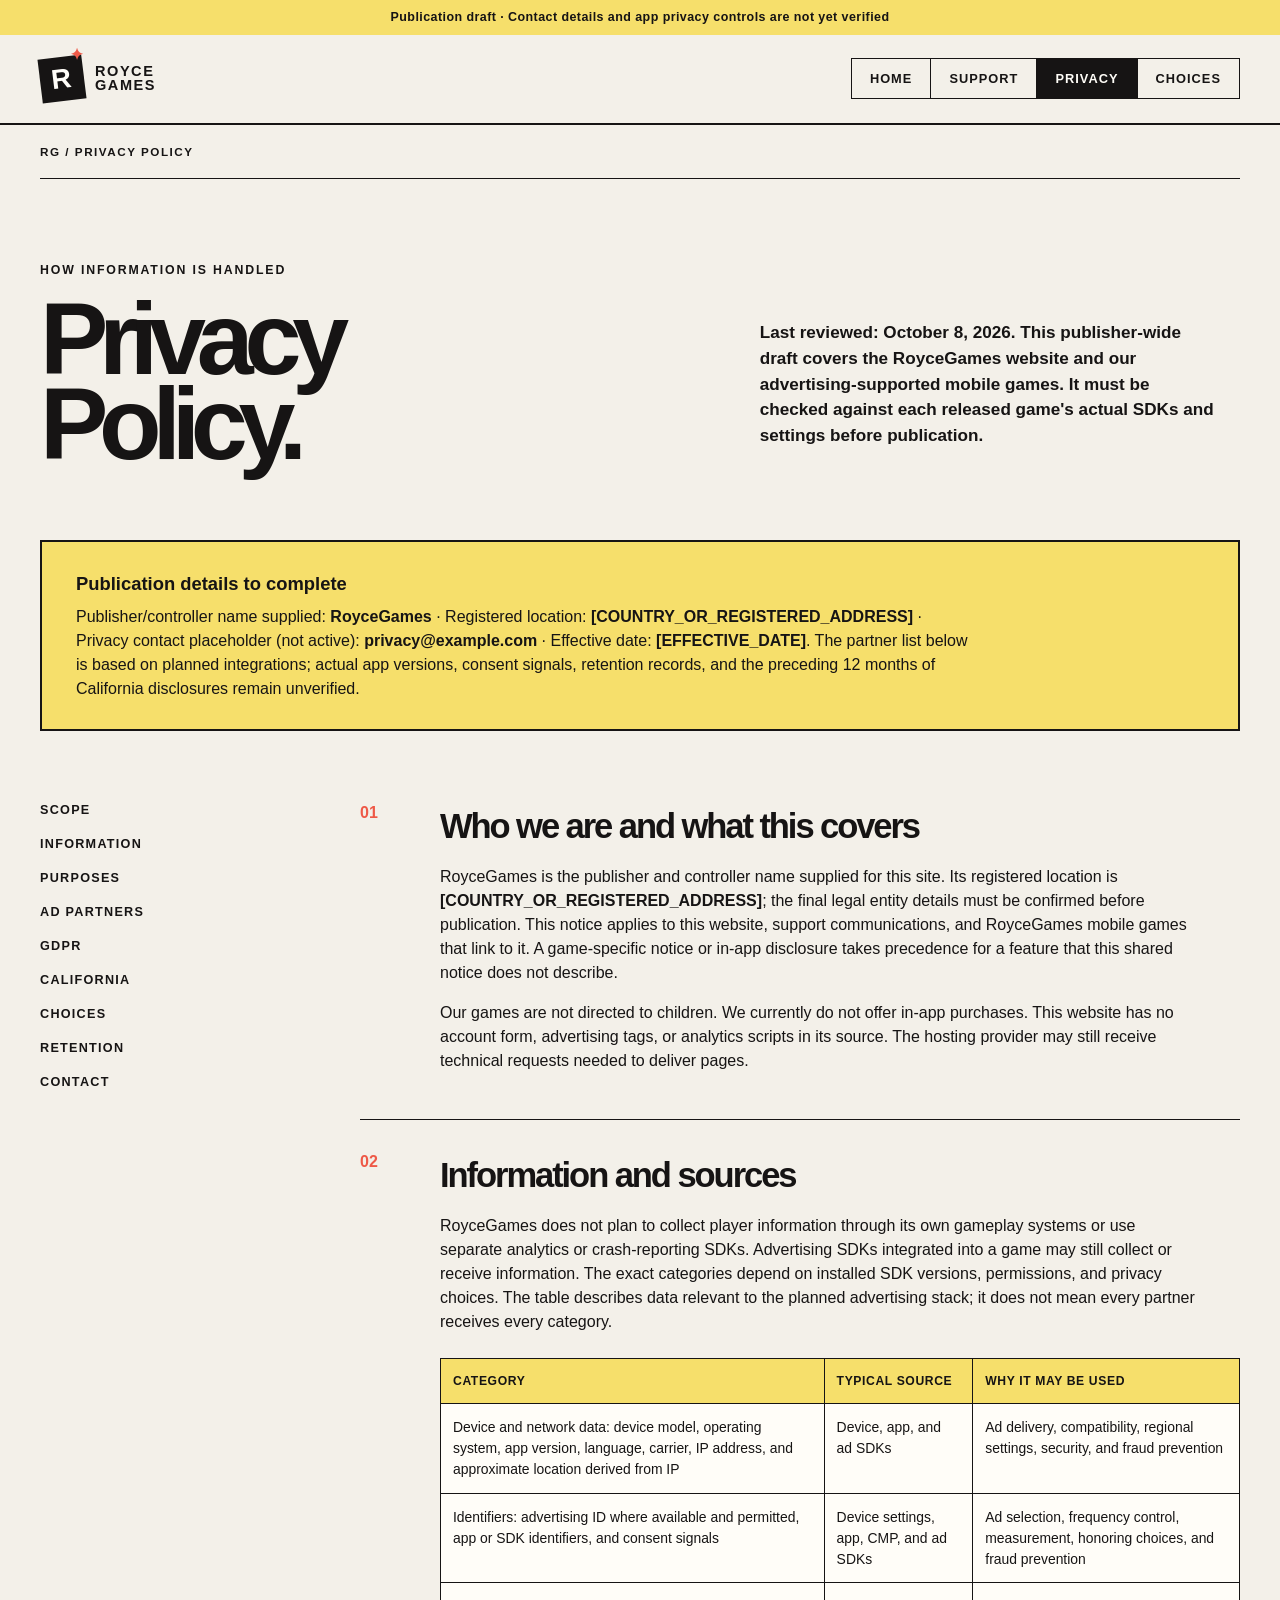
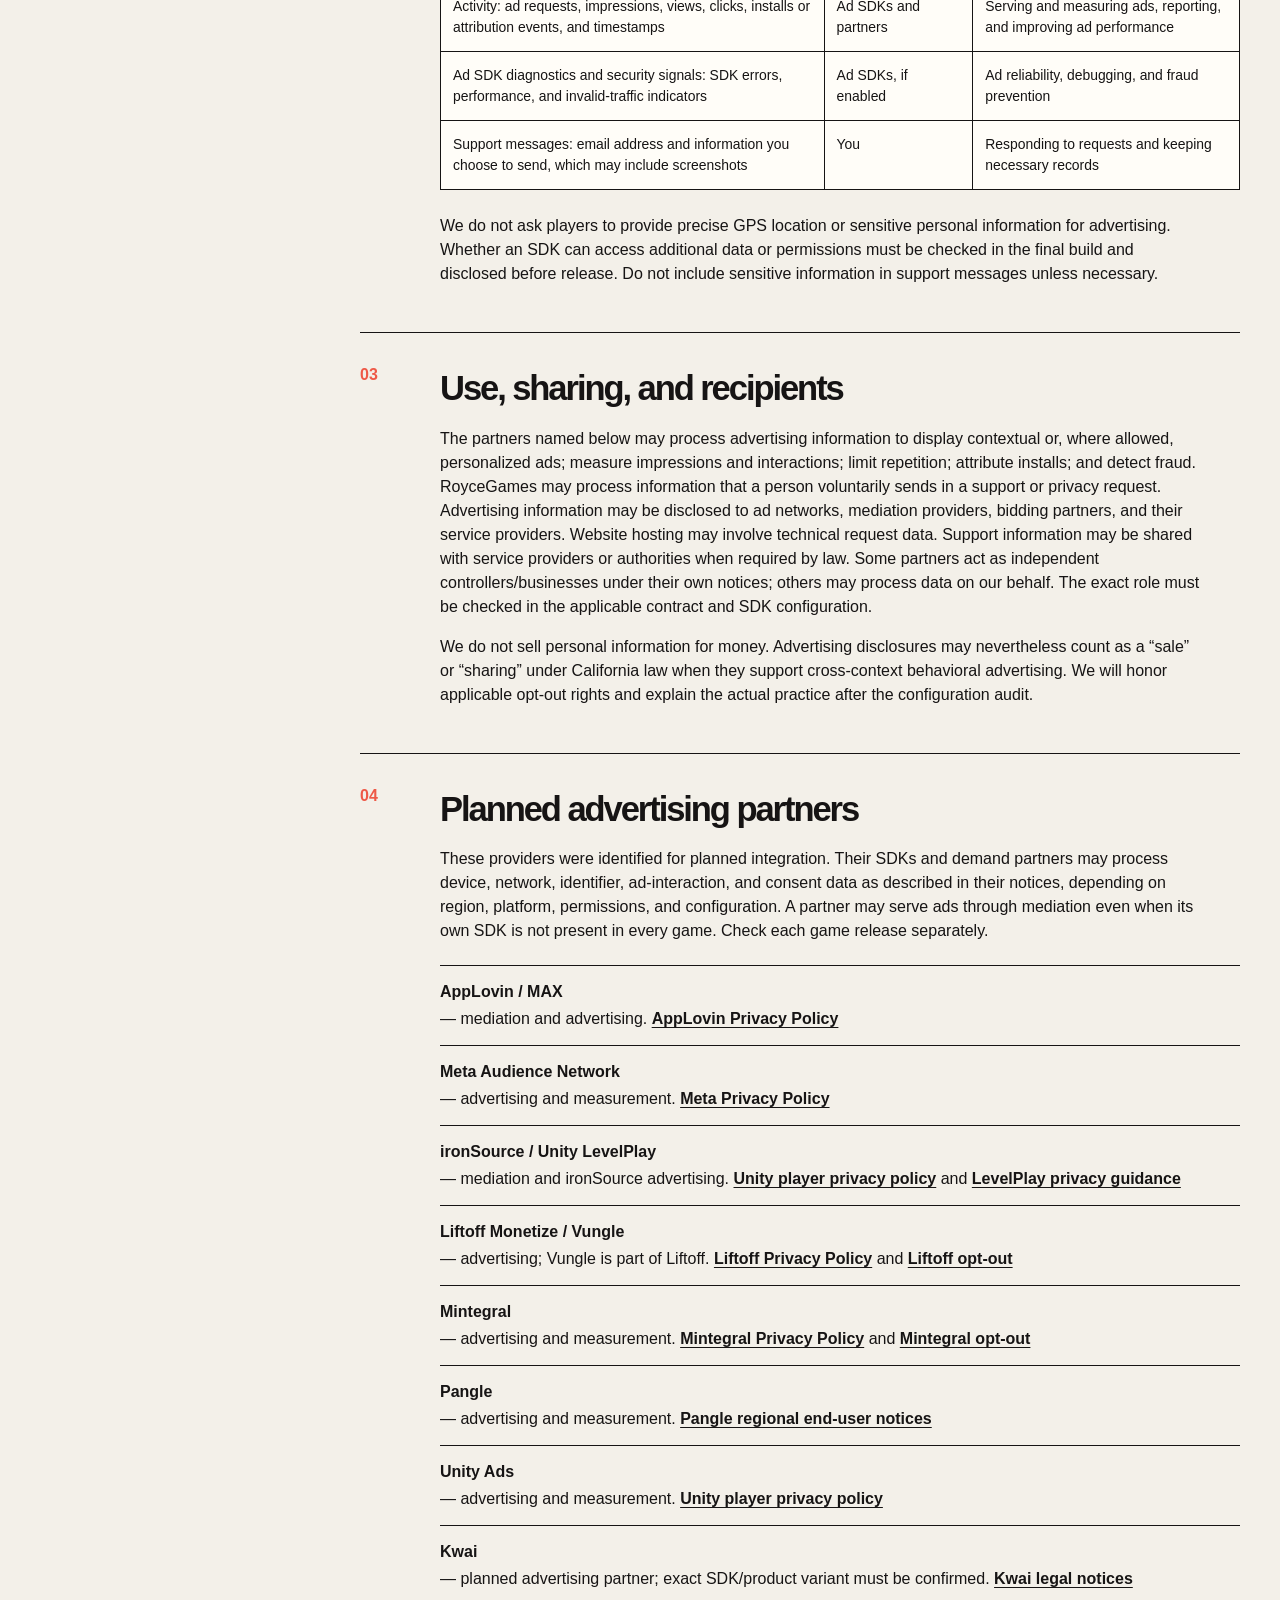
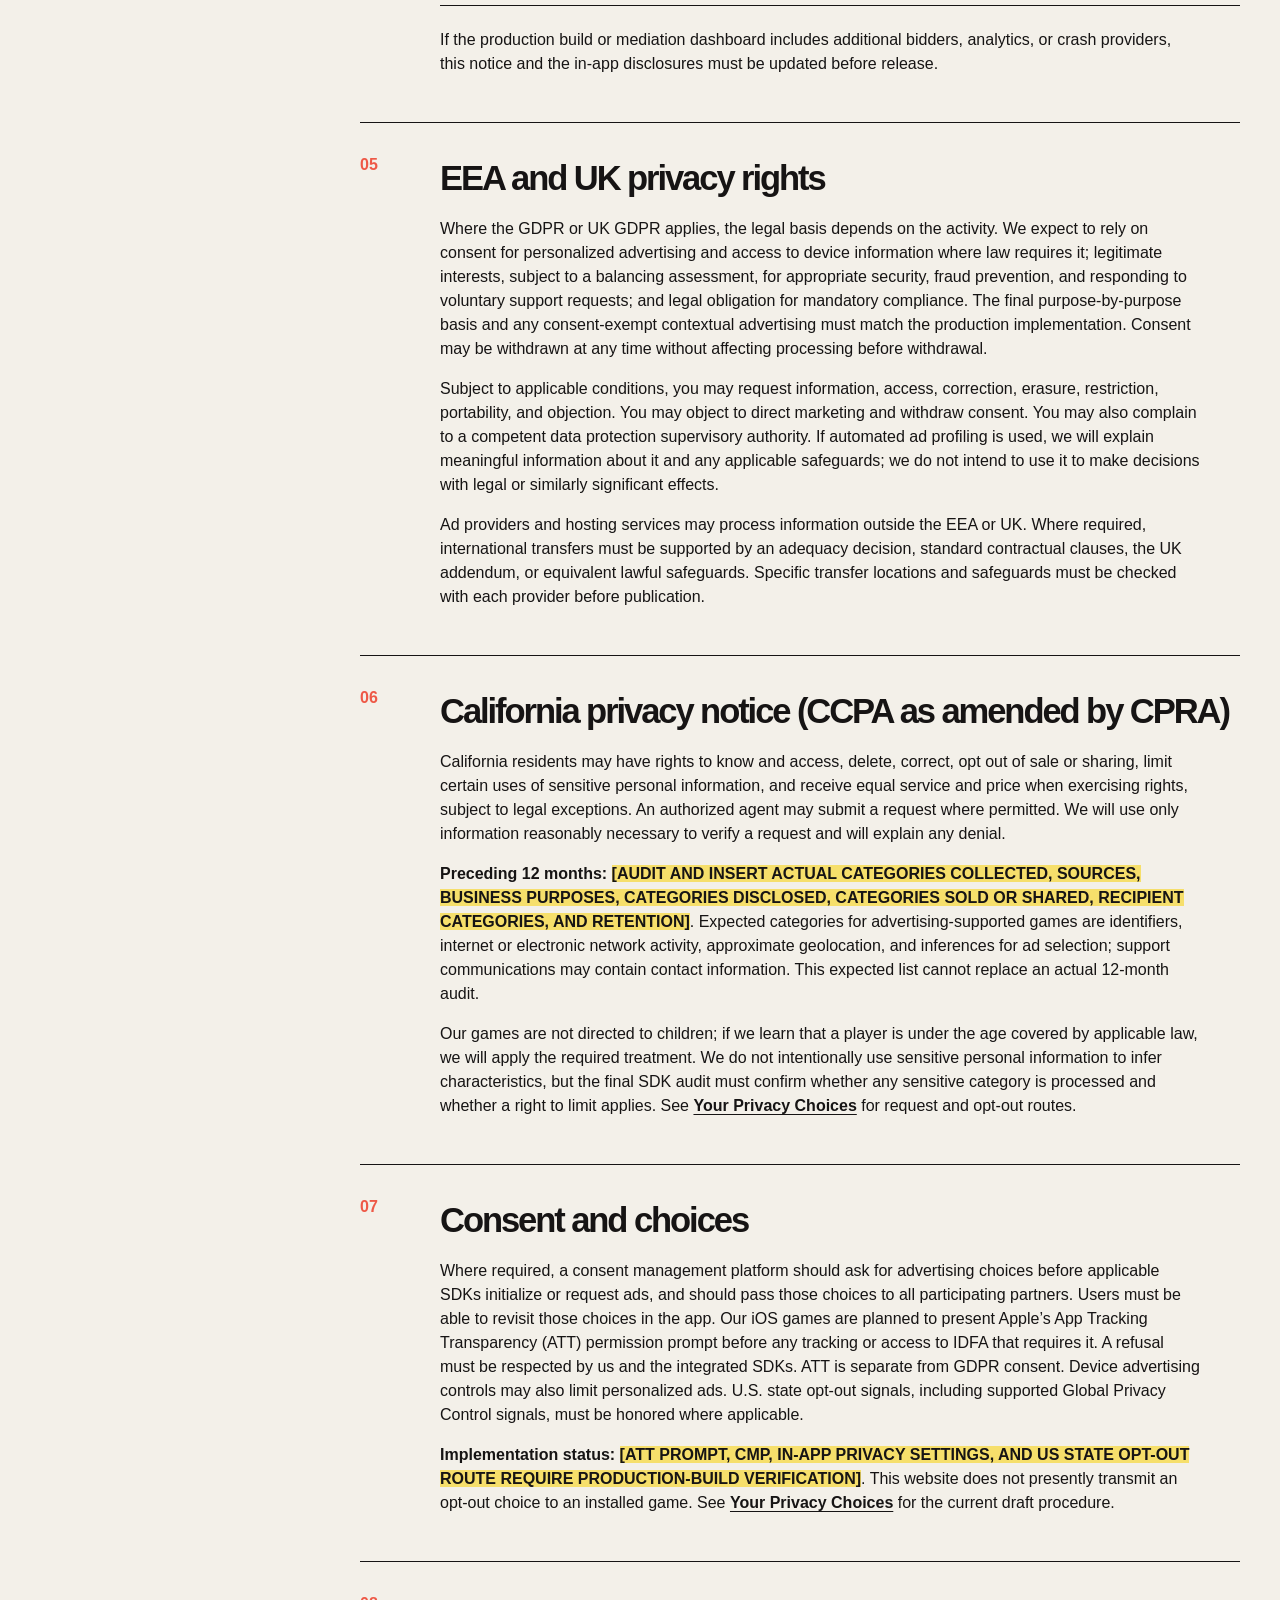
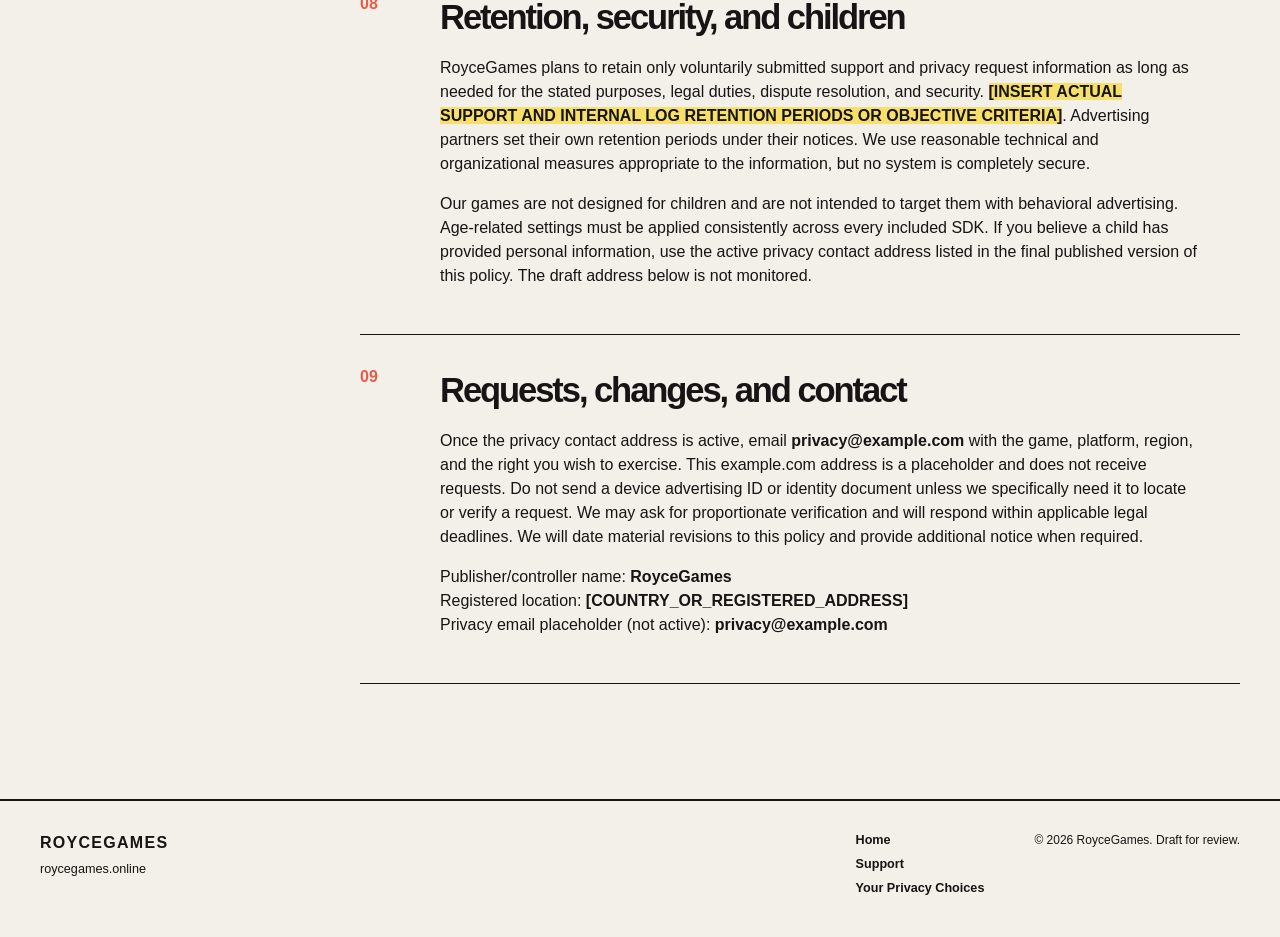
==== privacy-policy.html @ 5cbff37f "Add English website draft for review" ====
<!doctype html>
<html lang="en">
<head>
  <meta charset="utf-8"><meta name="viewport" content="width=device-width, initial-scale=1"><meta name="theme-color" content="#ee5947">
  <meta name="description" content="RoyceGames privacy policy for its website and advertising-supported mobile games."><meta name="robots" content="noindex, nofollow">
  <link rel="canonical" href="https://roycegames.online/privacy-policy.html"><link rel="icon" href="favicon.svg" type="image/svg+xml"><link rel="stylesheet" href="styles.css"><title>Privacy Policy | RoyceGames Draft</title>
</head>
<body>
  <a class="skip" href="#content">Skip to content</a><div class="draft-ribbon">Publication draft · Contact details and app privacy controls are not yet verified</div>
  <header class="masthead"><a class="wordmark" href="index.html" aria-label="RoyceGames home"><span class="mark">R<span>✦</span></span><span>ROYCE<br>GAMES</span></a><nav aria-label="Main navigation"><a href="index.html">Home</a><a href="support.html">Support</a><a aria-current="page" href="privacy-policy.html">Privacy</a><a href="privacy-choices.html">Choices</a></nav></header>
  <main id="content" class="inside policy">
    <div class="page-kicker">RG / PRIVACY POLICY</div>
    <div class="page-heading"><p class="overline">How information is handled</p><h1>Privacy<br>Policy.</h1><p>Last reviewed: October 8, 2026. This publisher-wide draft covers the RoyceGames website and our advertising-supported mobile games. It must be checked against each released game's actual SDKs and settings before publication.</p></div>
    <div class="policy-note"><strong>Publication details to complete</strong><p>Publisher/controller name supplied: <b>RoyceGames</b> · Registered location: <b>[COUNTRY_OR_REGISTERED_ADDRESS]</b> · Privacy contact placeholder (not active): <b>privacy@example.com</b> · Effective date: <b>[EFFECTIVE_DATE]</b>. The partner list below is based on planned integrations; actual app versions, consent signals, retention records, and the preceding 12 months of California disclosures remain unverified.</p></div>
    <div class="policy-layout"><aside aria-label="Policy sections"><a href="#scope">Scope</a><a href="#categories">Information</a><a href="#purposes">Purposes</a><a href="#partners">Ad partners</a><a href="#legal-bases">GDPR</a><a href="#california">California</a><a href="#choices">Choices</a><a href="#retention">Retention</a><a href="#contact">Contact</a></aside><div class="policy-copy">
      <section id="scope"><span>01</span><div><h2>Who we are and what this covers</h2><p>RoyceGames is the publisher and controller name supplied for this site. Its registered location is <strong>[COUNTRY_OR_REGISTERED_ADDRESS]</strong>; the final legal entity details must be confirmed before publication. This notice applies to this website, support communications, and RoyceGames mobile games that link to it. A game-specific notice or in-app disclosure takes precedence for a feature that this shared notice does not describe.</p><p>Our games are not directed to children. We currently do not offer in-app purchases. This website has no account form, advertising tags, or analytics scripts in its source. The hosting provider may still receive technical requests needed to deliver pages.</p></div></section>
      <section id="categories"><span>02</span><div><h2>Information and sources</h2><p>RoyceGames does not plan to collect player information through its own gameplay systems or use separate analytics or crash-reporting SDKs. Advertising SDKs integrated into a game may still collect or receive information. The exact categories depend on installed SDK versions, permissions, and privacy choices. The table describes data relevant to the planned advertising stack; it does not mean every partner receives every category.</p><div class="table-scroll"><table><thead><tr><th>Category</th><th>Typical source</th><th>Why it may be used</th></tr></thead><tbody>
        <tr><td>Device and network data: device model, operating system, app version, language, carrier, IP address, and approximate location derived from IP</td><td>Device, app, and ad SDKs</td><td>Ad delivery, compatibility, regional settings, security, and fraud prevention</td></tr>
        <tr><td>Identifiers: advertising ID where available and permitted, app or SDK identifiers, and consent signals</td><td>Device settings, app, CMP, and ad SDKs</td><td>Ad selection, frequency control, measurement, honoring choices, and fraud prevention</td></tr>
        <tr><td>Activity: ad requests, impressions, views, clicks, installs or attribution events, and timestamps</td><td>Ad SDKs and partners</td><td>Serving and measuring ads, reporting, and improving ad performance</td></tr>
        <tr><td>Ad SDK diagnostics and security signals: SDK errors, performance, and invalid-traffic indicators</td><td>Ad SDKs, if enabled</td><td>Ad reliability, debugging, and fraud prevention</td></tr>
        <tr><td>Support messages: email address and information you choose to send, which may include screenshots</td><td>You</td><td>Responding to requests and keeping necessary records</td></tr>
      </tbody></table></div><p>We do not ask players to provide precise GPS location or sensitive personal information for advertising. Whether an SDK can access additional data or permissions must be checked in the final build and disclosed before release. Do not include sensitive information in support messages unless necessary.</p></div></section>
      <section id="purposes"><span>03</span><div><h2>Use, sharing, and recipients</h2><p>The partners named below may process advertising information to display contextual or, where allowed, personalized ads; measure impressions and interactions; limit repetition; attribute installs; and detect fraud. RoyceGames may process information that a person voluntarily sends in a support or privacy request. Advertising information may be disclosed to ad networks, mediation providers, bidding partners, and their service providers. Website hosting may involve technical request data. Support information may be shared with service providers or authorities when required by law. Some partners act as independent controllers/businesses under their own notices; others may process data on our behalf. The exact role must be checked in the applicable contract and SDK configuration.</p><p>We do not sell personal information for money. Advertising disclosures may nevertheless count as a “sale” or “sharing” under California law when they support cross-context behavioral advertising. We will honor applicable opt-out rights and explain the actual practice after the configuration audit.</p></div></section>
      <section id="partners"><span>04</span><div><h2>Planned advertising partners</h2><p>These providers were identified for planned integration. Their SDKs and demand partners may process device, network, identifier, ad-interaction, and consent data as described in their notices, depending on region, platform, permissions, and configuration. A partner may serve ads through mediation even when its own SDK is not present in every game. Check each game release separately.</p><ul class="partner-list">
        <li><strong>AppLovin / MAX</strong> — mediation and advertising. <a href="https://legal.applovin.com/privacy/">AppLovin Privacy Policy</a></li>
        <li><strong>Meta Audience Network</strong> — advertising and measurement. <a href="https://www.facebook.com/privacy/policy/">Meta Privacy Policy</a></li>
        <li><strong>ironSource / Unity LevelPlay</strong> — mediation and ironSource advertising. <a href="https://unity.com/legal/game-player-and-app-user-privacy-policy">Unity player privacy policy</a> and <a href="https://docs.unity.com/en-us/grow/is-ads/legal-resources/ironsource-gdpr-compliance">LevelPlay privacy guidance</a></li>
        <li><strong>Liftoff Monetize / Vungle</strong> — advertising; Vungle is part of Liftoff. <a href="https://liftoff.ai/privacy-policy/">Liftoff Privacy Policy</a> and <a href="https://liftoff.ai/opt-out/">Liftoff opt-out</a></li>
        <li><strong>Mintegral</strong> — advertising and measurement. <a href="https://www.mintegral.com/en/privacy">Mintegral Privacy Policy</a> and <a href="https://www.mintegral.com/en/opt-out">Mintegral opt-out</a></li>
        <li><strong>Pangle</strong> — advertising and measurement. <a href="https://www.pangleglobal.com/privacy/enduser">Pangle regional end-user notices</a></li>
        <li><strong>Unity Ads</strong> — advertising and measurement. <a href="https://unity.com/legal/game-player-and-app-user-privacy-policy">Unity player privacy policy</a></li>
        <li><strong>Kwai</strong> — planned advertising partner; exact SDK/product variant must be confirmed. <a href="https://www.kwai.com/legal">Kwai legal notices</a></li>
      </ul><p>If the production build or mediation dashboard includes additional bidders, analytics, or crash providers, this notice and the in-app disclosures must be updated before release.</p></div></section>
      <section id="legal-bases"><span>05</span><div><h2>EEA and UK privacy rights</h2><p>Where the GDPR or UK GDPR applies, the legal basis depends on the activity. We expect to rely on consent for personalized advertising and access to device information where law requires it; legitimate interests, subject to a balancing assessment, for appropriate security, fraud prevention, and responding to voluntary support requests; and legal obligation for mandatory compliance. The final purpose-by-purpose basis and any consent-exempt contextual advertising must match the production implementation. Consent may be withdrawn at any time without affecting processing before withdrawal.</p><p>Subject to applicable conditions, you may request information, access, correction, erasure, restriction, portability, and objection. You may object to direct marketing and withdraw consent. You may also complain to a competent data protection supervisory authority. If automated ad profiling is used, we will explain meaningful information about it and any applicable safeguards; we do not intend to use it to make decisions with legal or similarly significant effects.</p><p>Ad providers and hosting services may process information outside the EEA or UK. Where required, international transfers must be supported by an adequacy decision, standard contractual clauses, the UK addendum, or equivalent lawful safeguards. Specific transfer locations and safeguards must be checked with each provider before publication.</p></div></section>
      <section id="california"><span>06</span><div><h2>California privacy notice (CCPA as amended by CPRA)</h2><p>California residents may have rights to know and access, delete, correct, opt out of sale or sharing, limit certain uses of sensitive personal information, and receive equal service and price when exercising rights, subject to legal exceptions. An authorized agent may submit a request where permitted. We will use only information reasonably necessary to verify a request and will explain any denial.</p><p><strong>Preceding 12 months:</strong> <span class="inline-pending">[AUDIT AND INSERT ACTUAL CATEGORIES COLLECTED, SOURCES, BUSINESS PURPOSES, CATEGORIES DISCLOSED, CATEGORIES SOLD OR SHARED, RECIPIENT CATEGORIES, AND RETENTION]</span>. Expected categories for advertising-supported games are identifiers, internet or electronic network activity, approximate geolocation, and inferences for ad selection; support communications may contain contact information. This expected list cannot replace an actual 12-month audit.</p><p>Our games are not directed to children; if we learn that a player is under the age covered by applicable law, we will apply the required treatment. We do not intentionally use sensitive personal information to infer characteristics, but the final SDK audit must confirm whether any sensitive category is processed and whether a right to limit applies. See <a href="privacy-choices.html">Your Privacy Choices</a> for request and opt-out routes.</p></div></section>
      <section id="choices"><span>07</span><div><h2>Consent and choices</h2><p>Where required, a consent management platform should ask for advertising choices before applicable SDKs initialize or request ads, and should pass those choices to all participating partners. Users must be able to revisit those choices in the app. Our iOS games are planned to present Apple’s App Tracking Transparency (ATT) permission prompt before any tracking or access to IDFA that requires it. A refusal must be respected by us and the integrated SDKs. ATT is separate from GDPR consent. Device advertising controls may also limit personalized ads. U.S. state opt-out signals, including supported Global Privacy Control signals, must be honored where applicable.</p><p><strong>Implementation status:</strong> <span class="inline-pending">[ATT PROMPT, CMP, IN-APP PRIVACY SETTINGS, AND US STATE OPT-OUT ROUTE REQUIRE PRODUCTION-BUILD VERIFICATION]</span>. This website does not presently transmit an opt-out choice to an installed game. See <a href="privacy-choices.html">Your Privacy Choices</a> for the current draft procedure.</p></div></section>
      <section id="retention"><span>08</span><div><h2>Retention, security, and children</h2><p>RoyceGames plans to retain only voluntarily submitted support and privacy request information as long as needed for the stated purposes, legal duties, dispute resolution, and security. <span class="inline-pending">[INSERT ACTUAL SUPPORT AND INTERNAL LOG RETENTION PERIODS OR OBJECTIVE CRITERIA]</span>. Advertising partners set their own retention periods under their notices. We use reasonable technical and organizational measures appropriate to the information, but no system is completely secure.</p><p>Our games are not designed for children and are not intended to target them with behavioral advertising. Age-related settings must be applied consistently across every included SDK. If you believe a child has provided personal information, use the active privacy contact address listed in the final published version of this policy. The draft address below is not monitored.</p></div></section>
      <section id="contact"><span>09</span><div><h2>Requests, changes, and contact</h2><p>Once the privacy contact address is active, email <strong>privacy@example.com</strong> with the game, platform, region, and the right you wish to exercise. This example.com address is a placeholder and does not receive requests. Do not send a device advertising ID or identity document unless we specifically need it to locate or verify a request. We may ask for proportionate verification and will respond within applicable legal deadlines. We will date material revisions to this policy and provide additional notice when required.</p><p>Publisher/controller name: <strong>RoyceGames</strong><br>Registered location: <strong>[COUNTRY_OR_REGISTERED_ADDRESS]</strong><br>Privacy email placeholder (not active): <strong>privacy@example.com</strong></p></div></section>
    </div></div>
  </main>
  <footer class="footer"><div><strong>ROYCEGAMES</strong><span>roycegames.online</span></div><div><a href="index.html">Home</a><a href="support.html">Support</a><a href="privacy-choices.html">Your Privacy Choices</a></div><small>© 2026 RoyceGames. Draft for review.</small></footer>
</body>
</html>
---- styles.css ----
:root{--coral:#ee5947;--lemon:#f6df6b;--canvas:#f3f0e9;--black:#161414;--chalk:#fffdf8;--soft:#e6e0d6;--width:1320px}
*{box-sizing:border-box}
html{scroll-behavior:smooth}
body{margin:0;background:var(--canvas);color:var(--black);font-family:Arial,Helvetica,sans-serif;line-height:1.5}
a{color:inherit}
.skip{position:absolute;left:-9999px;top:12px;padding:10px;background:#fff;z-index:30}.skip:focus{left:12px}
.draft-ribbon{padding:8px 20px;background:var(--lemon);text-align:center;font-size:.78rem;font-weight:700;letter-spacing:.035em}
.masthead{max-width:var(--width);margin:auto;padding:22px 40px;display:flex;justify-content:space-between;align-items:center;gap:24px}
.wordmark{display:flex;align-items:center;gap:11px;text-decoration:none;font-size:.91rem;font-weight:900;letter-spacing:.105em;line-height:.95}
.mark{position:relative;width:44px;height:44px;background:var(--black);color:var(--chalk);display:grid;place-items:center;font-size:1.72rem;letter-spacing:-.12em;padding-right:5px;transform:rotate(-7deg)}
.mark span{position:absolute;right:1px;top:-8px;color:var(--coral);font-size:1rem;transform:rotate(7deg)}
.masthead nav{display:flex;gap:0;border:1px solid var(--black)}
.masthead nav a{padding:10px 18px;text-decoration:none;font-size:.8rem;font-weight:800;text-transform:uppercase;letter-spacing:.08em;border-right:1px solid var(--black)}
.masthead nav a:last-child{border-right:0}.masthead nav a:hover,.masthead nav a[aria-current=page]{background:var(--black);color:var(--chalk)}
main{max-width:var(--width);margin:auto;padding:0 40px}
.stage{position:relative;min-height:650px;display:grid;grid-template-columns:1.05fr .95fr;background:var(--coral);border:2px solid var(--black);overflow:hidden}
.stage-index{position:absolute;top:0;left:0;right:0;display:flex;justify-content:space-between;padding:15px 25px;border-bottom:2px solid var(--black);font-size:.72rem;font-weight:800;letter-spacing:.11em;text-transform:uppercase;z-index:2}
.stage-copy{position:relative;z-index:1;padding:118px 30px 70px 7%;display:flex;flex-direction:column;align-items:flex-start}
.overline{margin:0 0 16px;font-size:.77rem;font-weight:900;letter-spacing:.15em;text-transform:uppercase}
h1,h2,h3,p{margin-top:0}.stage h1,.page-heading h1{margin:0 0 27px;font-size:clamp(4rem,8vw,8.1rem);line-height:.83;letter-spacing:-.09em;font-weight:900}
.stage h1 em{font-family:Georgia,serif;font-weight:400;letter-spacing:-.085em}.stage-copy>p:not(.overline){max-width:500px;font-size:1.05rem;font-weight:600}
.solid-link{display:inline-flex;align-items:center;gap:44px;background:var(--black);color:var(--chalk);padding:14px 18px;margin-top:20px;text-decoration:none;font-weight:800;text-transform:uppercase;letter-spacing:.06em;font-size:.78rem}.solid-link:hover{background:var(--chalk);color:var(--black)}
.stage-art{position:relative;min-height:560px;border-left:2px solid var(--black);overflow:hidden;background:radial-gradient(circle at 50% 50%,#f6df6b 0 23%,transparent 23.3%),repeating-linear-gradient(135deg,transparent 0 22px,rgba(22,20,20,.1) 22px 24px)}
.art-ring{position:absolute;width:490px;height:490px;top:50%;left:50%;border:40px solid var(--black);border-radius:50%;transform:translate(-50%,-50%) rotate(-24deg)}
.art-ring:after{content:"";position:absolute;inset:35px;border:2px solid var(--black);border-radius:50%}.art-chip{position:absolute;display:grid;place-items:center;width:150px;height:150px;background:var(--chalk);border:2px solid var(--black);box-shadow:12px 12px 0 var(--black);font-size:6rem;font-weight:900;line-height:1}
.art-chip-a{top:20%;left:16%;transform:rotate(-12deg)}.art-chip-b{bottom:19%;right:15%;background:var(--lemon);transform:rotate(10deg)}.art-star{position:absolute;right:13%;top:18%;font-size:5rem}.art-caption{position:absolute;left:22px;bottom:18px;font-size:.73rem;font-weight:900;letter-spacing:.15em}
.routing{display:grid;grid-template-columns:.78fr 1.22fr;gap:70px;padding:95px 0 105px}.routing h2{font-size:clamp(2.5rem,4.3vw,4.6rem);line-height:.98;letter-spacing:-.07em}.routing-list{border-top:2px solid var(--black)}.routing-list a{display:grid;grid-template-columns:120px 1fr 25px;align-items:center;gap:16px;padding:27px 10px;text-decoration:none;border-bottom:2px solid var(--black)}.routing-list a:hover{background:var(--lemon)}.routing-list span{font-size:.72rem;font-weight:900;letter-spacing:.1em}.routing-list strong{font-size:1.25rem;letter-spacing:-.035em}.routing-list b{font-size:1.4rem}
.game-placeholder{display:grid;grid-template-columns:.55fr 1.45fr;gap:40px;padding:36px 40px 44px;background:var(--lemon);border:2px solid var(--black);border-bottom-width:10px}.game-tag{width:max-content;height:max-content;padding:7px 10px;border:1px solid var(--black);text-transform:uppercase;font-size:.68rem;font-weight:900;letter-spacing:.09em}.game-placeholder h2{font-size:clamp(2rem,3.4vw,3.4rem);letter-spacing:-.06em;line-height:1.05;margin-bottom:10px}.game-placeholder p{max-width:660px;margin:0}
.footer{max-width:var(--width);margin:85px auto 0;padding:30px 40px 40px;border-top:2px solid var(--black);display:grid;grid-template-columns:1fr auto auto;gap:50px;align-items:start;font-size:.79rem}.footer div{display:flex;flex-direction:column;gap:5px}.footer strong{font-size:1rem;font-weight:900;letter-spacing:.08em}.footer a{text-decoration:none;font-weight:700}.footer a:hover{text-decoration:underline}.footer small{font-size:.75rem}
.inside{border-top:2px solid var(--black)}.page-kicker{padding:18px 0;border-bottom:1px solid var(--black);font-size:.73rem;font-weight:900;letter-spacing:.13em}.page-heading{display:grid;grid-template-columns:1.15fr .85fr;column-gap:70px;padding:82px 0 74px}.page-heading .overline{grid-column:1/-1}.page-heading h1{font-size:clamp(4.5rem,8vw,8rem);margin-bottom:0}.page-heading>p:last-child{max-width:460px;align-self:end;font-size:1.07rem;font-weight:600}
.support-grid{display:grid;grid-template-columns:1fr 1fr;border:2px solid var(--black)}.contact-block,.steps-block{padding:48px}.contact-block{background:var(--coral);border-right:2px solid var(--black)}.contact-block .label{font-size:.73rem;text-transform:uppercase;letter-spacing:.13em;font-weight:900}.contact-block h2{font-size:clamp(1.5rem,3vw,2.6rem);overflow-wrap:anywhere;margin:55px 0 16px;letter-spacing:-.055em}.contact-block p{max-width:410px}.steps-block{background:var(--chalk)}.steps-block h2{font-size:2rem;letter-spacing:-.06em}.steps-block ol{margin:0;padding:0;list-style:none}.steps-block li{display:grid;grid-template-columns:150px 1fr;gap:14px;border-top:1px solid var(--black);padding:15px 0}.steps-block li strong{font-size:.9rem}.steps-block li span{font-size:.89rem}.quiet-panel{margin-top:70px;padding:32px 0;border-top:2px solid var(--black);display:grid;grid-template-columns:1fr 1.5fr auto;gap:35px;align-items:start}.quiet-panel h2{font-size:1.6rem;letter-spacing:-.05em}.quiet-panel a{font-weight:800;white-space:nowrap}
.policy-note{padding:28px 34px;background:var(--lemon);border:2px solid var(--black)}.policy-note strong{font-size:1.15rem}.policy-note p{margin:8px 0 0;max-width:900px}.policy-layout{display:grid;grid-template-columns:240px 1fr;gap:80px;padding-top:70px}.policy-layout aside{display:flex;flex-direction:column;align-items:flex-start;gap:15px;position:sticky;top:20px;height:max-content;font-size:.79rem;text-transform:uppercase;letter-spacing:.1em;font-weight:900}.policy-layout aside a{text-decoration:none}.policy-layout aside a:hover{text-decoration:underline}.policy-copy section{display:grid;grid-template-columns:65px 1fr;column-gap:15px;padding:0 0 30px;margin-bottom:30px;border-bottom:1px solid var(--black);scroll-margin-top:30px}.policy-copy section>span{grid-row:1/3;font-weight:900;color:var(--coral)}.policy-copy h2{font-size:clamp(1.5rem,2.7vw,2.4rem);letter-spacing:-.06em;margin-bottom:12px}.policy-copy p{max-width:700px}
@media(max-width:950px){.stage{grid-template-columns:1fr}.stage-copy{padding:105px 35px 60px}.stage-art{min-height:330px;border-left:0;border-top:2px solid var(--black)}.art-ring{width:360px;height:360px;border-width:28px}.art-chip{width:100px;height:100px;font-size:4rem}.routing{gap:25px}.footer{grid-template-columns:1fr auto}.footer small{grid-column:1/-1}.page-heading{gap:25px}.policy-layout{gap:30px;grid-template-columns:160px 1fr}}
@media(max-width:650px){.masthead{padding:18px}.masthead nav a{padding:9px 10px;font-size:.66rem}.wordmark{font-size:.75rem}.mark{width:36px;height:36px;font-size:1.4rem}main{padding:0 18px}.stage-index{padding:12px 17px}.stage-index span:last-child{display:none}.stage-copy{padding:87px 22px 45px}.stage h1{font-size:clamp(3.65rem,14vw,6rem)}.stage-art{min-height:300px}.routing{grid-template-columns:1fr;padding:65px 0}.routing-list a{grid-template-columns:75px 1fr 20px;padding:20px 4px}.routing-list strong{font-size:1rem}.game-placeholder{grid-template-columns:1fr;padding:25px;gap:25px}.footer{margin-top:65px;padding:25px 18px;grid-template-columns:1fr 1fr;gap:25px}.footer small{grid-column:1/-1}.page-heading{grid-template-columns:1fr;padding:55px 0}.page-heading .overline{grid-column:1}.page-heading h1{font-size:clamp(3.8rem,14vw,5.5rem)}.page-heading>p:last-child{margin-top:10px}.support-grid{grid-template-columns:1fr}.contact-block,.steps-block{padding:30px}.contact-block{border-right:0;border-bottom:2px solid var(--black)}.contact-block h2{margin:30px 0 12px}.steps-block li{grid-template-columns:1fr;gap:2px}.quiet-panel{grid-template-columns:1fr;gap:6px}.policy-layout{grid-template-columns:1fr;padding-top:45px}.policy-layout aside{position:static;flex-direction:row;flex-wrap:wrap;gap:10px 16px}.policy-copy section{grid-template-columns:36px 1fr}.policy-note{padding:23px}}
@media(prefers-reduced-motion:reduce){html{scroll-behavior:auto}}
.policy-copy section>div{min-width:0}.policy-copy section>div p{max-width:760px}.policy-copy section>div p+p{margin-top:14px}
.policy-copy a,.choices-grid a{font-weight:800;text-underline-offset:3px}.policy-copy a:hover,.choices-grid a:hover{color:#a52d1f}
.table-scroll{overflow-x:auto;margin:24px 0}.table-scroll table{border-collapse:collapse;width:100%;min-width:640px;font-size:.87rem}.table-scroll th,.table-scroll td{text-align:left;vertical-align:top;padding:13px 12px;border:1px solid var(--black)}.table-scroll th{background:var(--lemon);font-size:.76rem;text-transform:uppercase;letter-spacing:.05em}.table-scroll td{background:var(--chalk)}
.partner-list{margin:22px 0;padding:0;list-style:none;border-top:1px solid var(--black)}.partner-list li{padding:14px 0;border-bottom:1px solid var(--black)}.partner-list strong{display:block;margin-bottom:3px}.inline-pending{background:var(--lemon);font-weight:700}
.choices-grid{display:grid;grid-template-columns:1fr 1fr;gap:0;border:2px solid var(--black);margin-top:65px}.choices-grid section{padding:34px;border-right:2px solid var(--black);border-bottom:2px solid var(--black);background:var(--chalk)}.choices-grid section:nth-child(2n){border-right:0}.choices-grid section:nth-last-child(-n+2){border-bottom:0}.choice-number{display:block;margin-bottom:50px;color:#a52d1f;font-size:.72rem;letter-spacing:.1em;font-weight:900}.choices-grid h2{font-size:clamp(1.6rem,2.5vw,2.5rem);line-height:1.04;letter-spacing:-.06em}.choices-grid p{margin:0;max-width:500px}.closing-strip{display:grid;grid-template-columns:1fr 1fr auto;gap:20px;align-items:center;margin-top:50px;padding:25px 0;border-top:2px solid var(--black);border-bottom:2px solid var(--black)}.closing-strip span{overflow-wrap:anywhere}.closing-strip a{font-weight:800}
@media(max-width:800px){.masthead{flex-wrap:wrap}.masthead nav{max-width:100%;overflow:auto}.choices-grid{grid-template-columns:1fr}.choices-grid section,.choices-grid section:nth-child(2n){border-right:0;border-bottom:2px solid var(--black)}.choices-grid section:last-child{border-bottom:0}.choice-number{margin-bottom:20px}.closing-strip{grid-template-columns:1fr}}
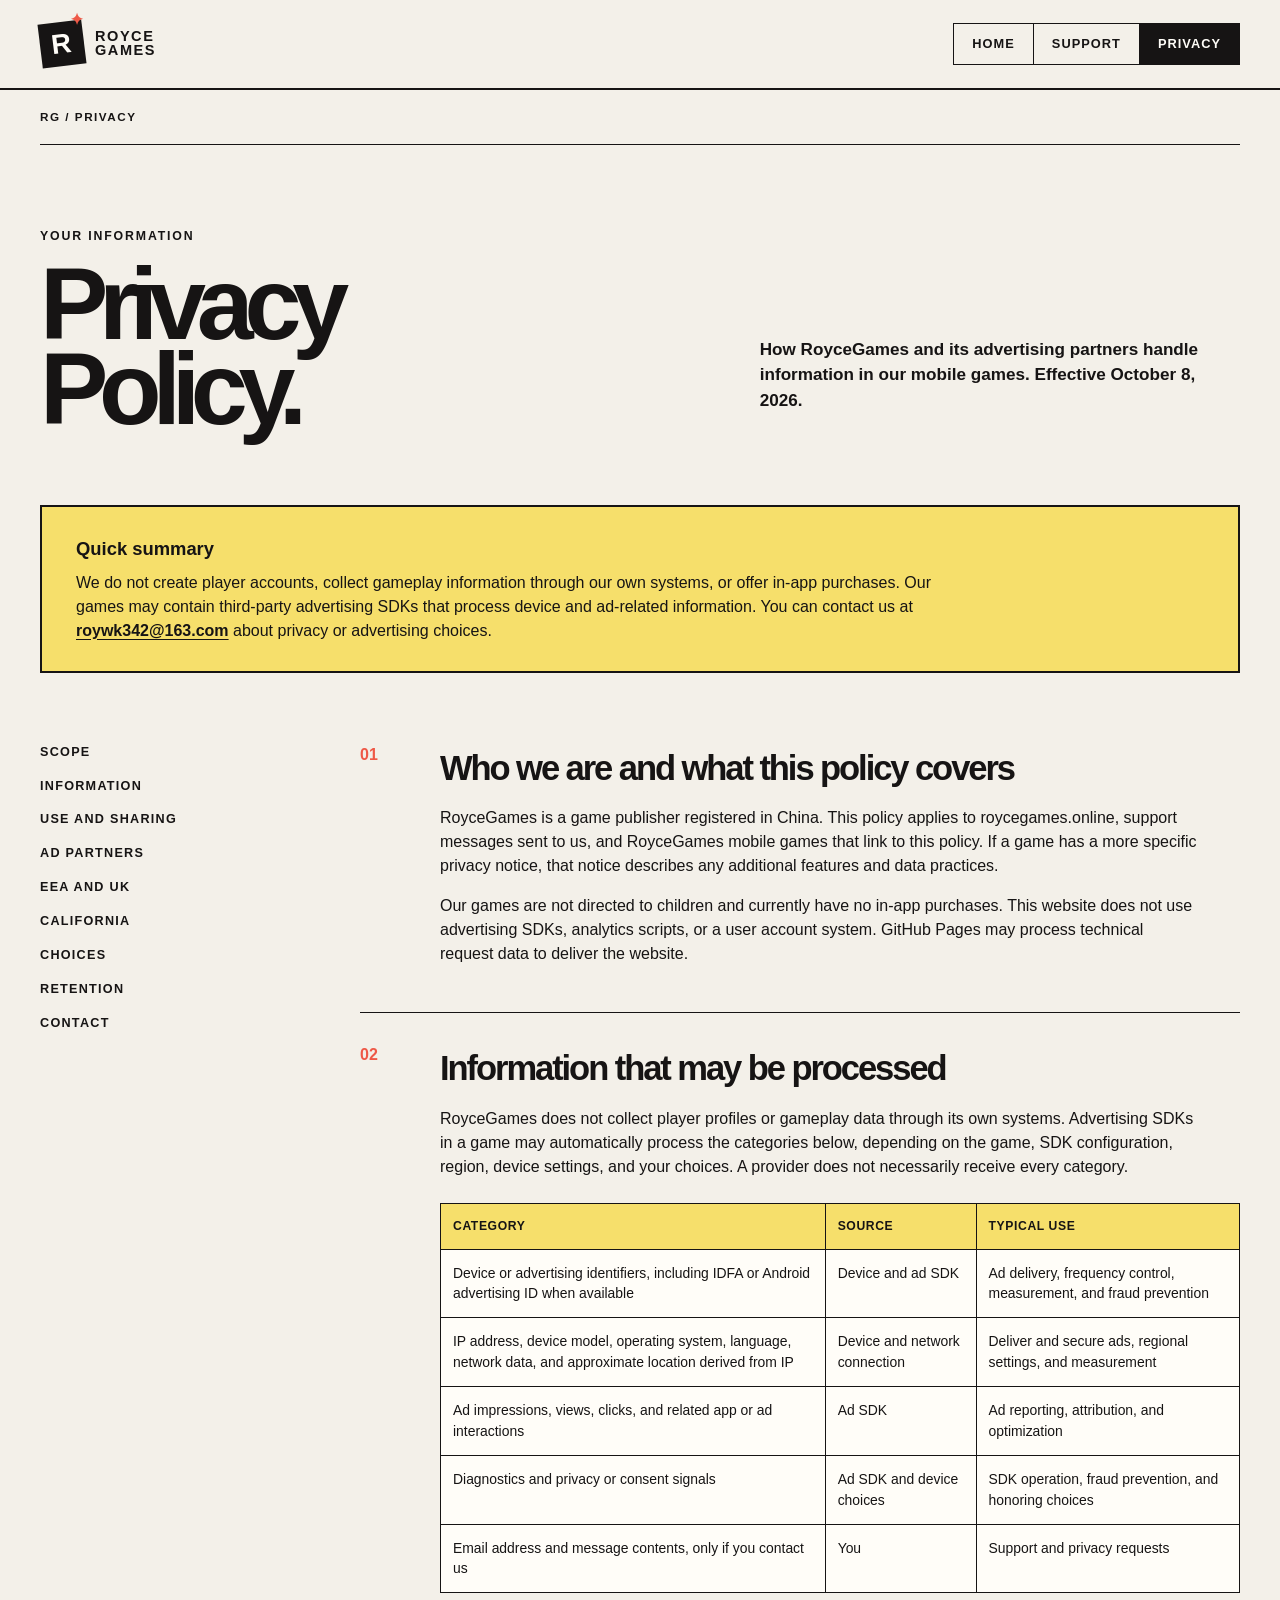
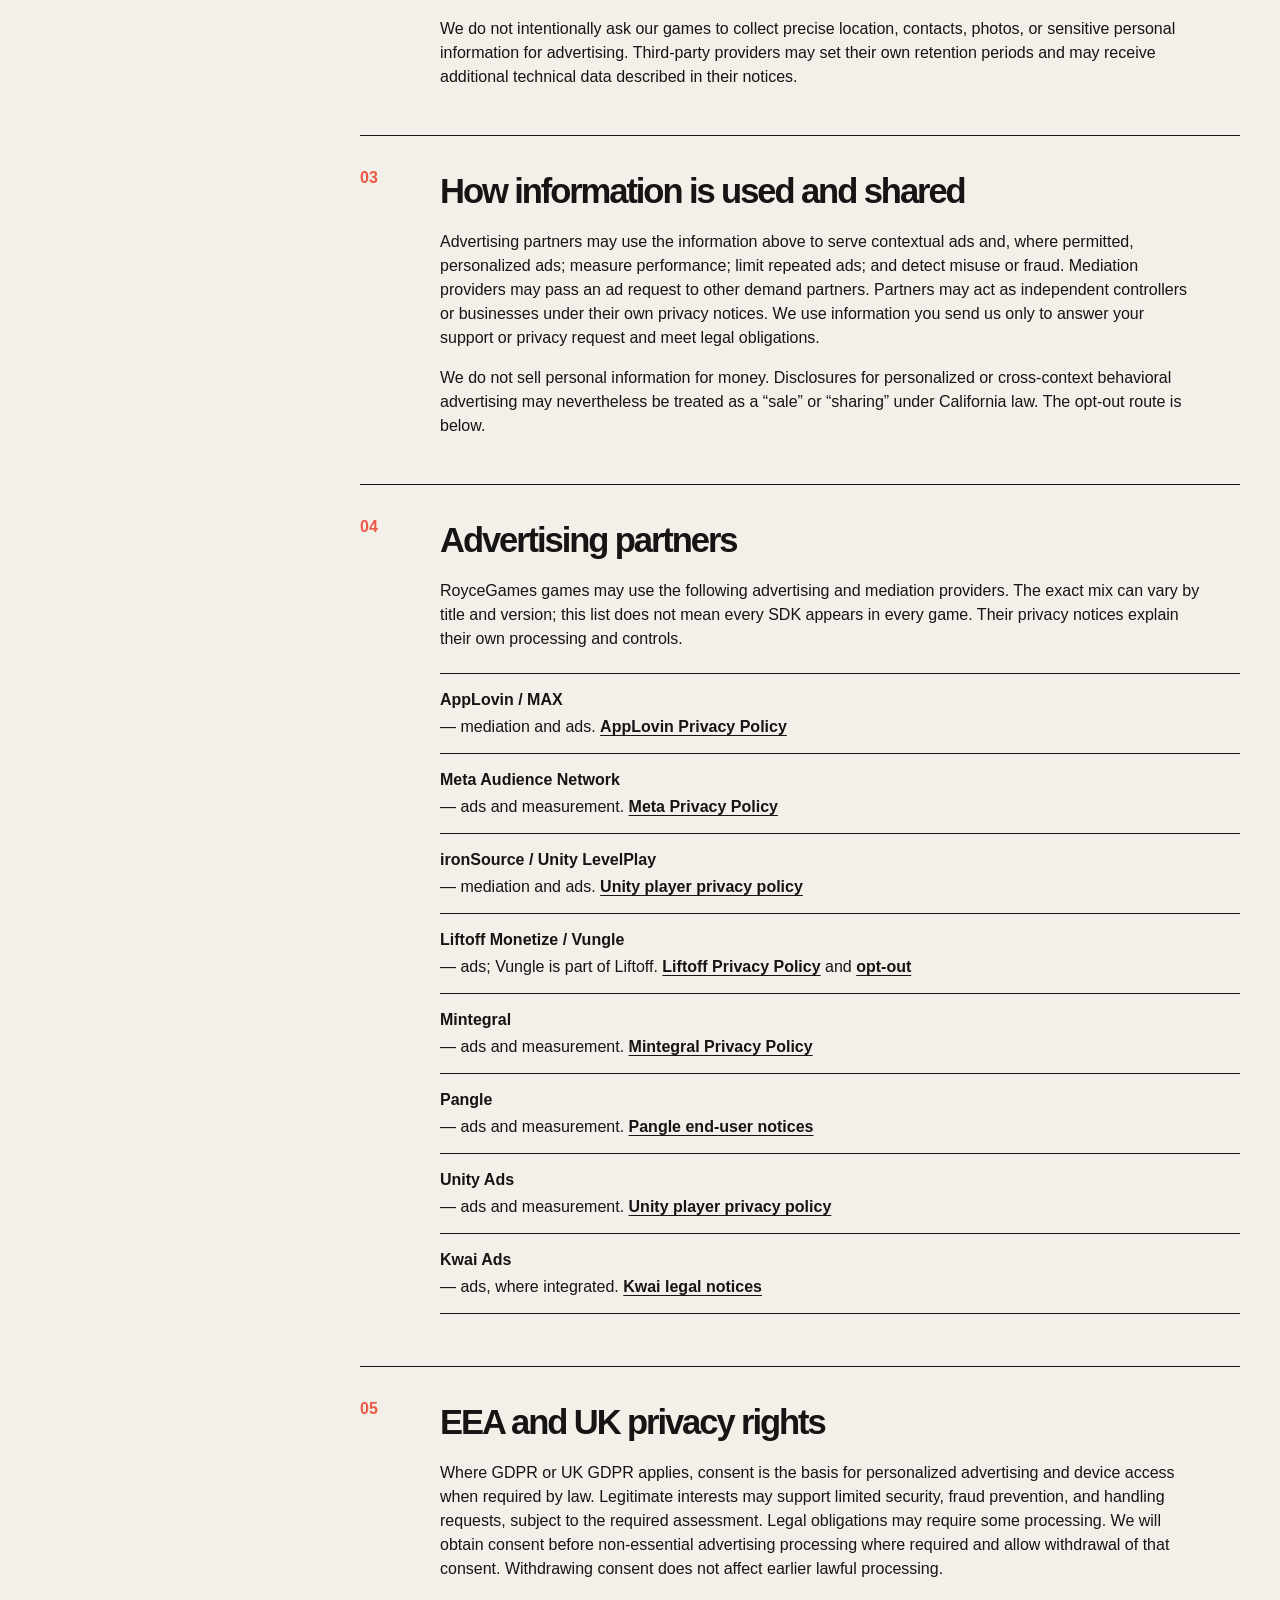
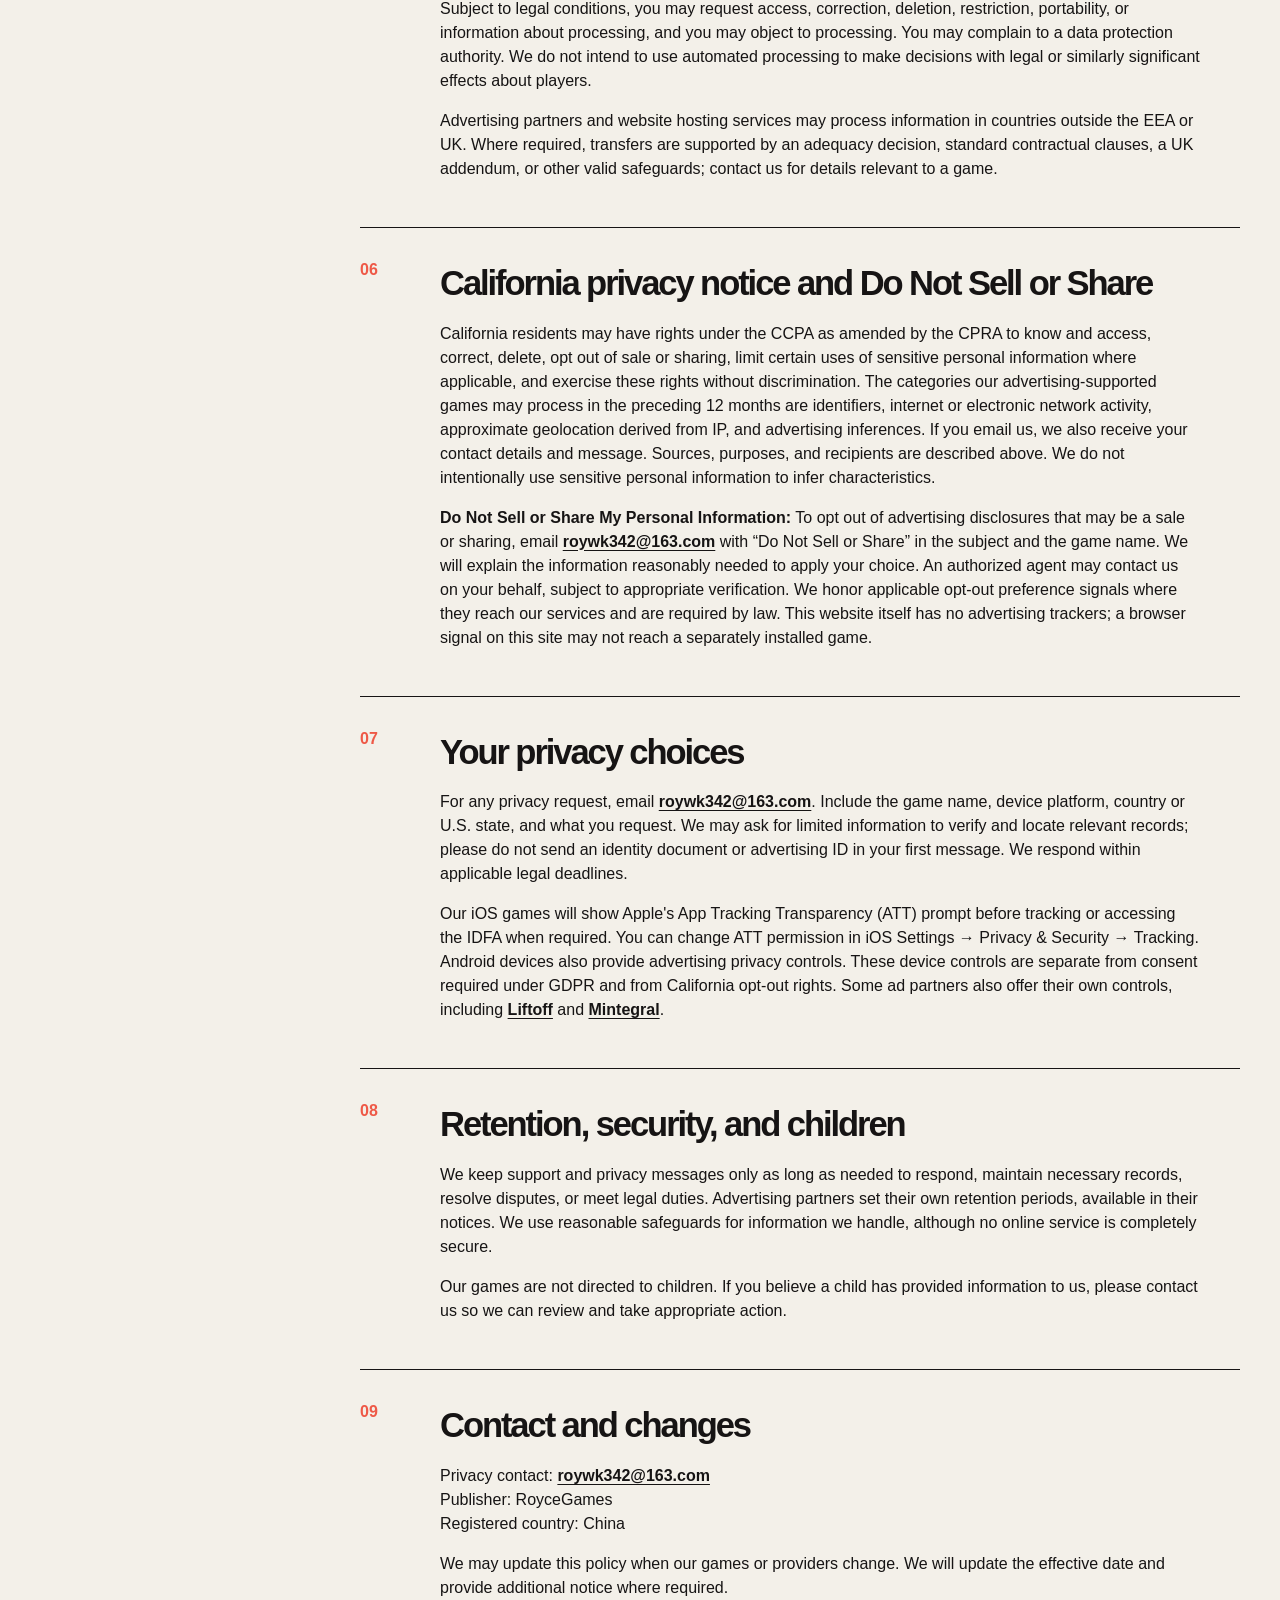
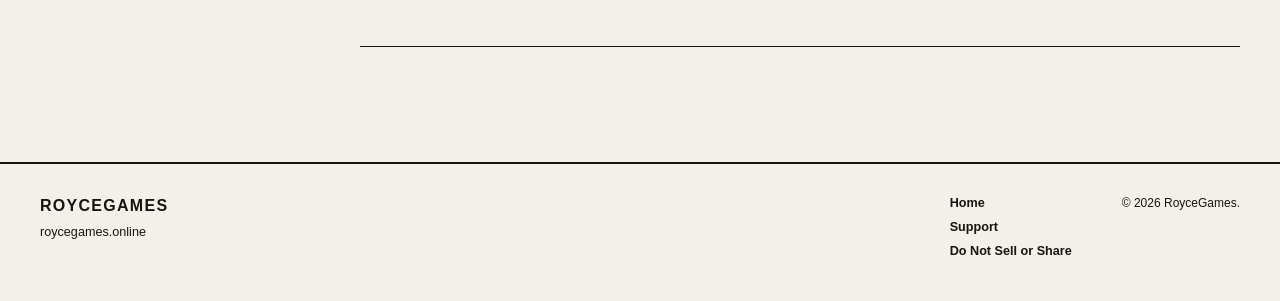
==== commit 8263fc24: "Publish final English RoyceGames site copy" ====
--- a/privacy-policy.html
+++ b/privacy-policy.html
@@ -1,44 +1,49 @@
 <!doctype html>
 <html lang="en">
 <head>
-  <meta charset="utf-8"><meta name="viewport" content="width=device-width, initial-scale=1"><meta name="theme-color" content="#ee5947">
-  <meta name="description" content="RoyceGames privacy policy for its website and advertising-supported mobile games."><meta name="robots" content="noindex, nofollow">
-  <link rel="canonical" href="https://roycegames.online/privacy-policy.html"><link rel="icon" href="favicon.svg" type="image/svg+xml"><link rel="stylesheet" href="styles.css"><title>Privacy Policy | RoyceGames Draft</title>
+  <meta charset="utf-8">
+  <meta name="viewport" content="width=device-width, initial-scale=1">
+  <meta name="theme-color" content="#ee5947">
+  <meta name="description" content="Privacy policy and privacy choices for RoyceGames mobile games and website.">
+  <link rel="canonical" href="https://roycegames.online/privacy-policy.html">
+  <link rel="icon" href="favicon.svg" type="image/svg+xml">
+  <link rel="stylesheet" href="styles.css">
+  <title>Privacy Policy | RoyceGames</title>
 </head>
 <body>
-  <a class="skip" href="#content">Skip to content</a><div class="draft-ribbon">Publication draft · Contact details and app privacy controls are not yet verified</div>
-  <header class="masthead"><a class="wordmark" href="index.html" aria-label="RoyceGames home"><span class="mark">R<span>✦</span></span><span>ROYCE<br>GAMES</span></a><nav aria-label="Main navigation"><a href="index.html">Home</a><a href="support.html">Support</a><a aria-current="page" href="privacy-policy.html">Privacy</a><a href="privacy-choices.html">Choices</a></nav></header>
-  <main id="content" class="inside policy">
-    <div class="page-kicker">RG / PRIVACY POLICY</div>
-    <div class="page-heading"><p class="overline">How information is handled</p><h1>Privacy<br>Policy.</h1><p>Last reviewed: October 8, 2026. This publisher-wide draft covers the RoyceGames website and our advertising-supported mobile games. It must be checked against each released game's actual SDKs and settings before publication.</p></div>
-    <div class="policy-note"><strong>Publication details to complete</strong><p>Publisher/controller name supplied: <b>RoyceGames</b> · Registered location: <b>[COUNTRY_OR_REGISTERED_ADDRESS]</b> · Privacy contact placeholder (not active): <b>privacy@example.com</b> · Effective date: <b>[EFFECTIVE_DATE]</b>. The partner list below is based on planned integrations; actual app versions, consent signals, retention records, and the preceding 12 months of California disclosures remain unverified.</p></div>
-    <div class="policy-layout"><aside aria-label="Policy sections"><a href="#scope">Scope</a><a href="#categories">Information</a><a href="#purposes">Purposes</a><a href="#partners">Ad partners</a><a href="#legal-bases">GDPR</a><a href="#california">California</a><a href="#choices">Choices</a><a href="#retention">Retention</a><a href="#contact">Contact</a></aside><div class="policy-copy">
-      <section id="scope"><span>01</span><div><h2>Who we are and what this covers</h2><p>RoyceGames is the publisher and controller name supplied for this site. Its registered location is <strong>[COUNTRY_OR_REGISTERED_ADDRESS]</strong>; the final legal entity details must be confirmed before publication. This notice applies to this website, support communications, and RoyceGames mobile games that link to it. A game-specific notice or in-app disclosure takes precedence for a feature that this shared notice does not describe.</p><p>Our games are not directed to children. We currently do not offer in-app purchases. This website has no account form, advertising tags, or analytics scripts in its source. The hosting provider may still receive technical requests needed to deliver pages.</p></div></section>
-      <section id="categories"><span>02</span><div><h2>Information and sources</h2><p>RoyceGames does not plan to collect player information through its own gameplay systems or use separate analytics or crash-reporting SDKs. Advertising SDKs integrated into a game may still collect or receive information. The exact categories depend on installed SDK versions, permissions, and privacy choices. The table describes data relevant to the planned advertising stack; it does not mean every partner receives every category.</p><div class="table-scroll"><table><thead><tr><th>Category</th><th>Typical source</th><th>Why it may be used</th></tr></thead><tbody>
-        <tr><td>Device and network data: device model, operating system, app version, language, carrier, IP address, and approximate location derived from IP</td><td>Device, app, and ad SDKs</td><td>Ad delivery, compatibility, regional settings, security, and fraud prevention</td></tr>
-        <tr><td>Identifiers: advertising ID where available and permitted, app or SDK identifiers, and consent signals</td><td>Device settings, app, CMP, and ad SDKs</td><td>Ad selection, frequency control, measurement, honoring choices, and fraud prevention</td></tr>
-        <tr><td>Activity: ad requests, impressions, views, clicks, installs or attribution events, and timestamps</td><td>Ad SDKs and partners</td><td>Serving and measuring ads, reporting, and improving ad performance</td></tr>
-        <tr><td>Ad SDK diagnostics and security signals: SDK errors, performance, and invalid-traffic indicators</td><td>Ad SDKs, if enabled</td><td>Ad reliability, debugging, and fraud prevention</td></tr>
-        <tr><td>Support messages: email address and information you choose to send, which may include screenshots</td><td>You</td><td>Responding to requests and keeping necessary records</td></tr>
-      </tbody></table></div><p>We do not ask players to provide precise GPS location or sensitive personal information for advertising. Whether an SDK can access additional data or permissions must be checked in the final build and disclosed before release. Do not include sensitive information in support messages unless necessary.</p></div></section>
-      <section id="purposes"><span>03</span><div><h2>Use, sharing, and recipients</h2><p>The partners named below may process advertising information to display contextual or, where allowed, personalized ads; measure impressions and interactions; limit repetition; attribute installs; and detect fraud. RoyceGames may process information that a person voluntarily sends in a support or privacy request. Advertising information may be disclosed to ad networks, mediation providers, bidding partners, and their service providers. Website hosting may involve technical request data. Support information may be shared with service providers or authorities when required by law. Some partners act as independent controllers/businesses under their own notices; others may process data on our behalf. The exact role must be checked in the applicable contract and SDK configuration.</p><p>We do not sell personal information for money. Advertising disclosures may nevertheless count as a “sale” or “sharing” under California law when they support cross-context behavioral advertising. We will honor applicable opt-out rights and explain the actual practice after the configuration audit.</p></div></section>
-      <section id="partners"><span>04</span><div><h2>Planned advertising partners</h2><p>These providers were identified for planned integration. Their SDKs and demand partners may process device, network, identifier, ad-interaction, and consent data as described in their notices, depending on region, platform, permissions, and configuration. A partner may serve ads through mediation even when its own SDK is not present in every game. Check each game release separately.</p><ul class="partner-list">
-        <li><strong>AppLovin / MAX</strong> — mediation and advertising. <a href="https://legal.applovin.com/privacy/">AppLovin Privacy Policy</a></li>
-        <li><strong>Meta Audience Network</strong> — advertising and measurement. <a href="https://www.facebook.com/privacy/policy/">Meta Privacy Policy</a></li>
-        <li><strong>ironSource / Unity LevelPlay</strong> — mediation and ironSource advertising. <a href="https://unity.com/legal/game-player-and-app-user-privacy-policy">Unity player privacy policy</a> and <a href="https://docs.unity.com/en-us/grow/is-ads/legal-resources/ironsource-gdpr-compliance">LevelPlay privacy guidance</a></li>
-        <li><strong>Liftoff Monetize / Vungle</strong> — advertising; Vungle is part of Liftoff. <a href="https://liftoff.ai/privacy-policy/">Liftoff Privacy Policy</a> and <a href="https://liftoff.ai/opt-out/">Liftoff opt-out</a></li>
-        <li><strong>Mintegral</strong> — advertising and measurement. <a href="https://www.mintegral.com/en/privacy">Mintegral Privacy Policy</a> and <a href="https://www.mintegral.com/en/opt-out">Mintegral opt-out</a></li>
-        <li><strong>Pangle</strong> — advertising and measurement. <a href="https://www.pangleglobal.com/privacy/enduser">Pangle regional end-user notices</a></li>
-        <li><strong>Unity Ads</strong> — advertising and measurement. <a href="https://unity.com/legal/game-player-and-app-user-privacy-policy">Unity player privacy policy</a></li>
-        <li><strong>Kwai</strong> — planned advertising partner; exact SDK/product variant must be confirmed. <a href="https://www.kwai.com/legal">Kwai legal notices</a></li>
-      </ul><p>If the production build or mediation dashboard includes additional bidders, analytics, or crash providers, this notice and the in-app disclosures must be updated before release.</p></div></section>
-      <section id="legal-bases"><span>05</span><div><h2>EEA and UK privacy rights</h2><p>Where the GDPR or UK GDPR applies, the legal basis depends on the activity. We expect to rely on consent for personalized advertising and access to device information where law requires it; legitimate interests, subject to a balancing assessment, for appropriate security, fraud prevention, and responding to voluntary support requests; and legal obligation for mandatory compliance. The final purpose-by-purpose basis and any consent-exempt contextual advertising must match the production implementation. Consent may be withdrawn at any time without affecting processing before withdrawal.</p><p>Subject to applicable conditions, you may request information, access, correction, erasure, restriction, portability, and objection. You may object to direct marketing and withdraw consent. You may also complain to a competent data protection supervisory authority. If automated ad profiling is used, we will explain meaningful information about it and any applicable safeguards; we do not intend to use it to make decisions with legal or similarly significant effects.</p><p>Ad providers and hosting services may process information outside the EEA or UK. Where required, international transfers must be supported by an adequacy decision, standard contractual clauses, the UK addendum, or equivalent lawful safeguards. Specific transfer locations and safeguards must be checked with each provider before publication.</p></div></section>
-      <section id="california"><span>06</span><div><h2>California privacy notice (CCPA as amended by CPRA)</h2><p>California residents may have rights to know and access, delete, correct, opt out of sale or sharing, limit certain uses of sensitive personal information, and receive equal service and price when exercising rights, subject to legal exceptions. An authorized agent may submit a request where permitted. We will use only information reasonably necessary to verify a request and will explain any denial.</p><p><strong>Preceding 12 months:</strong> <span class="inline-pending">[AUDIT AND INSERT ACTUAL CATEGORIES COLLECTED, SOURCES, BUSINESS PURPOSES, CATEGORIES DISCLOSED, CATEGORIES SOLD OR SHARED, RECIPIENT CATEGORIES, AND RETENTION]</span>. Expected categories for advertising-supported games are identifiers, internet or electronic network activity, approximate geolocation, and inferences for ad selection; support communications may contain contact information. This expected list cannot replace an actual 12-month audit.</p><p>Our games are not directed to children; if we learn that a player is under the age covered by applicable law, we will apply the required treatment. We do not intentionally use sensitive personal information to infer characteristics, but the final SDK audit must confirm whether any sensitive category is processed and whether a right to limit applies. See <a href="privacy-choices.html">Your Privacy Choices</a> for request and opt-out routes.</p></div></section>
-      <section id="choices"><span>07</span><div><h2>Consent and choices</h2><p>Where required, a consent management platform should ask for advertising choices before applicable SDKs initialize or request ads, and should pass those choices to all participating partners. Users must be able to revisit those choices in the app. Our iOS games are planned to present Apple’s App Tracking Transparency (ATT) permission prompt before any tracking or access to IDFA that requires it. A refusal must be respected by us and the integrated SDKs. ATT is separate from GDPR consent. Device advertising controls may also limit personalized ads. U.S. state opt-out signals, including supported Global Privacy Control signals, must be honored where applicable.</p><p><strong>Implementation status:</strong> <span class="inline-pending">[ATT PROMPT, CMP, IN-APP PRIVACY SETTINGS, AND US STATE OPT-OUT ROUTE REQUIRE PRODUCTION-BUILD VERIFICATION]</span>. This website does not presently transmit an opt-out choice to an installed game. See <a href="privacy-choices.html">Your Privacy Choices</a> for the current draft procedure.</p></div></section>
-      <section id="retention"><span>08</span><div><h2>Retention, security, and children</h2><p>RoyceGames plans to retain only voluntarily submitted support and privacy request information as long as needed for the stated purposes, legal duties, dispute resolution, and security. <span class="inline-pending">[INSERT ACTUAL SUPPORT AND INTERNAL LOG RETENTION PERIODS OR OBJECTIVE CRITERIA]</span>. Advertising partners set their own retention periods under their notices. We use reasonable technical and organizational measures appropriate to the information, but no system is completely secure.</p><p>Our games are not designed for children and are not intended to target them with behavioral advertising. Age-related settings must be applied consistently across every included SDK. If you believe a child has provided personal information, use the active privacy contact address listed in the final published version of this policy. The draft address below is not monitored.</p></div></section>
-      <section id="contact"><span>09</span><div><h2>Requests, changes, and contact</h2><p>Once the privacy contact address is active, email <strong>privacy@example.com</strong> with the game, platform, region, and the right you wish to exercise. This example.com address is a placeholder and does not receive requests. Do not send a device advertising ID or identity document unless we specifically need it to locate or verify a request. We may ask for proportionate verification and will respond within applicable legal deadlines. We will date material revisions to this policy and provide additional notice when required.</p><p>Publisher/controller name: <strong>RoyceGames</strong><br>Registered location: <strong>[COUNTRY_OR_REGISTERED_ADDRESS]</strong><br>Privacy email placeholder (not active): <strong>privacy@example.com</strong></p></div></section>
+  <a class="skip" href="#content">Skip to content</a>
+  <header class="masthead"><a class="wordmark" href="index.html" aria-label="RoyceGames home"><span class="mark">R<span>✦</span></span><span>ROYCE<br>GAMES</span></a><nav aria-label="Main navigation"><a href="index.html">Home</a><a href="support.html">Support</a><a aria-current="page" href="privacy-policy.html">Privacy</a></nav></header>
+  <main id="content" class="inside">
+    <div class="page-kicker">RG / PRIVACY</div>
+    <div class="page-heading"><p class="overline">Your information</p><h1>Privacy<br>Policy.</h1><p>How RoyceGames and its advertising partners handle information in our mobile games. Effective October 8, 2026.</p></div>
+    <div class="policy-note"><strong>Quick summary</strong><p>We do not create player accounts, collect gameplay information through our own systems, or offer in-app purchases. Our games may contain third-party advertising SDKs that process device and ad-related information. You can contact us at <a href="mailto:roywk342@163.com">roywk342@163.com</a> about privacy or advertising choices.</p></div>
+    <div class="policy-layout"><aside aria-label="Policy sections"><a href="#scope">Scope</a><a href="#categories">Information</a><a href="#purposes">Use and sharing</a><a href="#partners">Ad partners</a><a href="#gdpr">EEA and UK</a><a href="#california">California</a><a href="#choices">Choices</a><a href="#retention">Retention</a><a href="#contact">Contact</a></aside><div class="policy-copy">
+      <section id="scope"><span>01</span><div><h2>Who we are and what this policy covers</h2><p>RoyceGames is a game publisher registered in China. This policy applies to roycegames.online, support messages sent to us, and RoyceGames mobile games that link to this policy. If a game has a more specific privacy notice, that notice describes any additional features and data practices.</p><p>Our games are not directed to children and currently have no in-app purchases. This website does not use advertising SDKs, analytics scripts, or a user account system. GitHub Pages may process technical request data to deliver the website.</p></div></section>
+      <section id="categories"><span>02</span><div><h2>Information that may be processed</h2><p>RoyceGames does not collect player profiles or gameplay data through its own systems. Advertising SDKs in a game may automatically process the categories below, depending on the game, SDK configuration, region, device settings, and your choices. A provider does not necessarily receive every category.</p><div class="table-scroll"><table><thead><tr><th>Category</th><th>Source</th><th>Typical use</th></tr></thead><tbody>
+        <tr><td>Device or advertising identifiers, including IDFA or Android advertising ID when available</td><td>Device and ad SDK</td><td>Ad delivery, frequency control, measurement, and fraud prevention</td></tr>
+        <tr><td>IP address, device model, operating system, language, network data, and approximate location derived from IP</td><td>Device and network connection</td><td>Deliver and secure ads, regional settings, and measurement</td></tr>
+        <tr><td>Ad impressions, views, clicks, and related app or ad interactions</td><td>Ad SDK</td><td>Ad reporting, attribution, and optimization</td></tr>
+        <tr><td>Diagnostics and privacy or consent signals</td><td>Ad SDK and device choices</td><td>SDK operation, fraud prevention, and honoring choices</td></tr>
+        <tr><td>Email address and message contents, only if you contact us</td><td>You</td><td>Support and privacy requests</td></tr>
+      </tbody></table></div><p>We do not intentionally ask our games to collect precise location, contacts, photos, or sensitive personal information for advertising. Third-party providers may set their own retention periods and may receive additional technical data described in their notices.</p></div></section>
+      <section id="purposes"><span>03</span><div><h2>How information is used and shared</h2><p>Advertising partners may use the information above to serve contextual ads and, where permitted, personalized ads; measure performance; limit repeated ads; and detect misuse or fraud. Mediation providers may pass an ad request to other demand partners. Partners may act as independent controllers or businesses under their own privacy notices. We use information you send us only to answer your support or privacy request and meet legal obligations.</p><p>We do not sell personal information for money. Disclosures for personalized or cross-context behavioral advertising may nevertheless be treated as a “sale” or “sharing” under California law. The opt-out route is below.</p></div></section>
+      <section id="partners"><span>04</span><div><h2>Advertising partners</h2><p>RoyceGames games may use the following advertising and mediation providers. The exact mix can vary by title and version; this list does not mean every SDK appears in every game. Their privacy notices explain their own processing and controls.</p><ul class="partner-list">
+        <li><strong>AppLovin / MAX</strong> — mediation and ads. <a href="https://legal.applovin.com/privacy/">AppLovin Privacy Policy</a></li>
+        <li><strong>Meta Audience Network</strong> — ads and measurement. <a href="https://www.facebook.com/privacy/policy/">Meta Privacy Policy</a></li>
+        <li><strong>ironSource / Unity LevelPlay</strong> — mediation and ads. <a href="https://unity.com/legal/game-player-and-app-user-privacy-policy">Unity player privacy policy</a></li>
+        <li><strong>Liftoff Monetize / Vungle</strong> — ads; Vungle is part of Liftoff. <a href="https://liftoff.ai/privacy-policy/">Liftoff Privacy Policy</a> and <a href="https://liftoff.ai/opt-out/">opt-out</a></li>
+        <li><strong>Mintegral</strong> — ads and measurement. <a href="https://www.mintegral.com/en/privacy">Mintegral Privacy Policy</a></li>
+        <li><strong>Pangle</strong> — ads and measurement. <a href="https://www.pangleglobal.com/privacy/enduser">Pangle end-user notices</a></li>
+        <li><strong>Unity Ads</strong> — ads and measurement. <a href="https://unity.com/legal/game-player-and-app-user-privacy-policy">Unity player privacy policy</a></li>
+        <li><strong>Kwai Ads</strong> — ads, where integrated. <a href="https://www.kwai.com/legal">Kwai legal notices</a></li>
+      </ul></div></section>
+      <section id="gdpr"><span>05</span><div><h2>EEA and UK privacy rights</h2><p>Where GDPR or UK GDPR applies, consent is the basis for personalized advertising and device access when required by law. Legitimate interests may support limited security, fraud prevention, and handling requests, subject to the required assessment. Legal obligations may require some processing. We will obtain consent before non-essential advertising processing where required and allow withdrawal of that consent. Withdrawing consent does not affect earlier lawful processing.</p><p>Subject to legal conditions, you may request access, correction, deletion, restriction, portability, or information about processing, and you may object to processing. You may complain to a data protection authority. We do not intend to use automated processing to make decisions with legal or similarly significant effects about players.</p><p>Advertising partners and website hosting services may process information in countries outside the EEA or UK. Where required, transfers are supported by an adequacy decision, standard contractual clauses, a UK addendum, or other valid safeguards; contact us for details relevant to a game.</p></div></section>
+      <section id="california"><span>06</span><div><h2>California privacy notice and Do Not Sell or Share</h2><p>California residents may have rights under the CCPA as amended by the CPRA to know and access, correct, delete, opt out of sale or sharing, limit certain uses of sensitive personal information where applicable, and exercise these rights without discrimination. The categories our advertising-supported games may process in the preceding 12 months are identifiers, internet or electronic network activity, approximate geolocation derived from IP, and advertising inferences. If you email us, we also receive your contact details and message. Sources, purposes, and recipients are described above. We do not intentionally use sensitive personal information to infer characteristics.</p><p><strong>Do Not Sell or Share My Personal Information:</strong> To opt out of advertising disclosures that may be a sale or sharing, email <a href="mailto:roywk342@163.com?subject=Do%20Not%20Sell%20or%20Share">roywk342@163.com</a> with “Do Not Sell or Share” in the subject and the game name. We will explain the information reasonably needed to apply your choice. An authorized agent may contact us on your behalf, subject to appropriate verification. We honor applicable opt-out preference signals where they reach our services and are required by law. This website itself has no advertising trackers; a browser signal on this site may not reach a separately installed game.</p></div></section>
+      <section id="choices"><span>07</span><div><h2>Your privacy choices</h2><p>For any privacy request, email <a href="mailto:roywk342@163.com?subject=Privacy%20Request">roywk342@163.com</a>. Include the game name, device platform, country or U.S. state, and what you request. We may ask for limited information to verify and locate relevant records; please do not send an identity document or advertising ID in your first message. We respond within applicable legal deadlines.</p><p>Our iOS games will show Apple's App Tracking Transparency (ATT) prompt before tracking or accessing the IDFA when required. You can change ATT permission in iOS Settings → Privacy &amp; Security → Tracking. Android devices also provide advertising privacy controls. These device controls are separate from consent required under GDPR and from California opt-out rights. Some ad partners also offer their own controls, including <a href="https://liftoff.ai/opt-out/">Liftoff</a> and <a href="https://www.mintegral.com/en/opt-out">Mintegral</a>.</p></div></section>
+      <section id="retention"><span>08</span><div><h2>Retention, security, and children</h2><p>We keep support and privacy messages only as long as needed to respond, maintain necessary records, resolve disputes, or meet legal duties. Advertising partners set their own retention periods, available in their notices. We use reasonable safeguards for information we handle, although no online service is completely secure.</p><p>Our games are not directed to children. If you believe a child has provided information to us, please contact us so we can review and take appropriate action.</p></div></section>
+      <section id="contact"><span>09</span><div><h2>Contact and changes</h2><p>Privacy contact: <a href="mailto:roywk342@163.com">roywk342@163.com</a><br>Publisher: RoyceGames<br>Registered country: China</p><p>We may update this policy when our games or providers change. We will update the effective date and provide additional notice where required.</p></div></section>
     </div></div>
   </main>
-  <footer class="footer"><div><strong>ROYCEGAMES</strong><span>roycegames.online</span></div><div><a href="index.html">Home</a><a href="support.html">Support</a><a href="privacy-choices.html">Your Privacy Choices</a></div><small>© 2026 RoyceGames. Draft for review.</small></footer>
+  <footer class="footer"><div><strong>ROYCEGAMES</strong><span>roycegames.online</span></div><div><a href="index.html">Home</a><a href="support.html">Support</a><a href="#california">Do Not Sell or Share</a></div><small>© 2026 RoyceGames.</small></footer>
 </body>
 </html>
--- a/styles.css
+++ b/styles.css
@@ -4,7 +4,6 @@
 body{margin:0;background:var(--canvas);color:var(--black);font-family:Arial,Helvetica,sans-serif;line-height:1.5}
 a{color:inherit}
 .skip{position:absolute;left:-9999px;top:12px;padding:10px;background:#fff;z-index:30}.skip:focus{left:12px}
-.draft-ribbon{padding:8px 20px;background:var(--lemon);text-align:center;font-size:.78rem;font-weight:700;letter-spacing:.035em}
 .masthead{max-width:var(--width);margin:auto;padding:22px 40px;display:flex;justify-content:space-between;align-items:center;gap:24px}
 .wordmark{display:flex;align-items:center;gap:11px;text-decoration:none;font-size:.91rem;font-weight:900;letter-spacing:.105em;line-height:.95}
 .mark{position:relative;width:44px;height:44px;background:var(--black);color:var(--chalk);display:grid;place-items:center;font-size:1.72rem;letter-spacing:-.12em;padding-right:5px;transform:rotate(-7deg)}
@@ -34,8 +33,6 @@
 @media(max-width:650px){.masthead{padding:18px}.masthead nav a{padding:9px 10px;font-size:.66rem}.wordmark{font-size:.75rem}.mark{width:36px;height:36px;font-size:1.4rem}main{padding:0 18px}.stage-index{padding:12px 17px}.stage-index span:last-child{display:none}.stage-copy{padding:87px 22px 45px}.stage h1{font-size:clamp(3.65rem,14vw,6rem)}.stage-art{min-height:300px}.routing{grid-template-columns:1fr;padding:65px 0}.routing-list a{grid-template-columns:75px 1fr 20px;padding:20px 4px}.routing-list strong{font-size:1rem}.game-placeholder{grid-template-columns:1fr;padding:25px;gap:25px}.footer{margin-top:65px;padding:25px 18px;grid-template-columns:1fr 1fr;gap:25px}.footer small{grid-column:1/-1}.page-heading{grid-template-columns:1fr;padding:55px 0}.page-heading .overline{grid-column:1}.page-heading h1{font-size:clamp(3.8rem,14vw,5.5rem)}.page-heading>p:last-child{margin-top:10px}.support-grid{grid-template-columns:1fr}.contact-block,.steps-block{padding:30px}.contact-block{border-right:0;border-bottom:2px solid var(--black)}.contact-block h2{margin:30px 0 12px}.steps-block li{grid-template-columns:1fr;gap:2px}.quiet-panel{grid-template-columns:1fr;gap:6px}.policy-layout{grid-template-columns:1fr;padding-top:45px}.policy-layout aside{position:static;flex-direction:row;flex-wrap:wrap;gap:10px 16px}.policy-copy section{grid-template-columns:36px 1fr}.policy-note{padding:23px}}
 @media(prefers-reduced-motion:reduce){html{scroll-behavior:auto}}
 .policy-copy section>div{min-width:0}.policy-copy section>div p{max-width:760px}.policy-copy section>div p+p{margin-top:14px}
-.policy-copy a,.choices-grid a{font-weight:800;text-underline-offset:3px}.policy-copy a:hover,.choices-grid a:hover{color:#a52d1f}
+.policy-copy a,.policy-note a{font-weight:800;text-underline-offset:3px}.policy-copy a:hover,.policy-note a:hover{color:#a52d1f}
 .table-scroll{overflow-x:auto;margin:24px 0}.table-scroll table{border-collapse:collapse;width:100%;min-width:640px;font-size:.87rem}.table-scroll th,.table-scroll td{text-align:left;vertical-align:top;padding:13px 12px;border:1px solid var(--black)}.table-scroll th{background:var(--lemon);font-size:.76rem;text-transform:uppercase;letter-spacing:.05em}.table-scroll td{background:var(--chalk)}
-.partner-list{margin:22px 0;padding:0;list-style:none;border-top:1px solid var(--black)}.partner-list li{padding:14px 0;border-bottom:1px solid var(--black)}.partner-list strong{display:block;margin-bottom:3px}.inline-pending{background:var(--lemon);font-weight:700}
-.choices-grid{display:grid;grid-template-columns:1fr 1fr;gap:0;border:2px solid var(--black);margin-top:65px}.choices-grid section{padding:34px;border-right:2px solid var(--black);border-bottom:2px solid var(--black);background:var(--chalk)}.choices-grid section:nth-child(2n){border-right:0}.choices-grid section:nth-last-child(-n+2){border-bottom:0}.choice-number{display:block;margin-bottom:50px;color:#a52d1f;font-size:.72rem;letter-spacing:.1em;font-weight:900}.choices-grid h2{font-size:clamp(1.6rem,2.5vw,2.5rem);line-height:1.04;letter-spacing:-.06em}.choices-grid p{margin:0;max-width:500px}.closing-strip{display:grid;grid-template-columns:1fr 1fr auto;gap:20px;align-items:center;margin-top:50px;padding:25px 0;border-top:2px solid var(--black);border-bottom:2px solid var(--black)}.closing-strip span{overflow-wrap:anywhere}.closing-strip a{font-weight:800}
-@media(max-width:800px){.masthead{flex-wrap:wrap}.masthead nav{max-width:100%;overflow:auto}.choices-grid{grid-template-columns:1fr}.choices-grid section,.choices-grid section:nth-child(2n){border-right:0;border-bottom:2px solid var(--black)}.choices-grid section:last-child{border-bottom:0}.choice-number{margin-bottom:20px}.closing-strip{grid-template-columns:1fr}}
+.partner-list{margin:22px 0;padding:0;list-style:none;border-top:1px solid var(--black)}.partner-list li{padding:14px 0;border-bottom:1px solid var(--black)}.partner-list strong{display:block;margin-bottom:3px}
